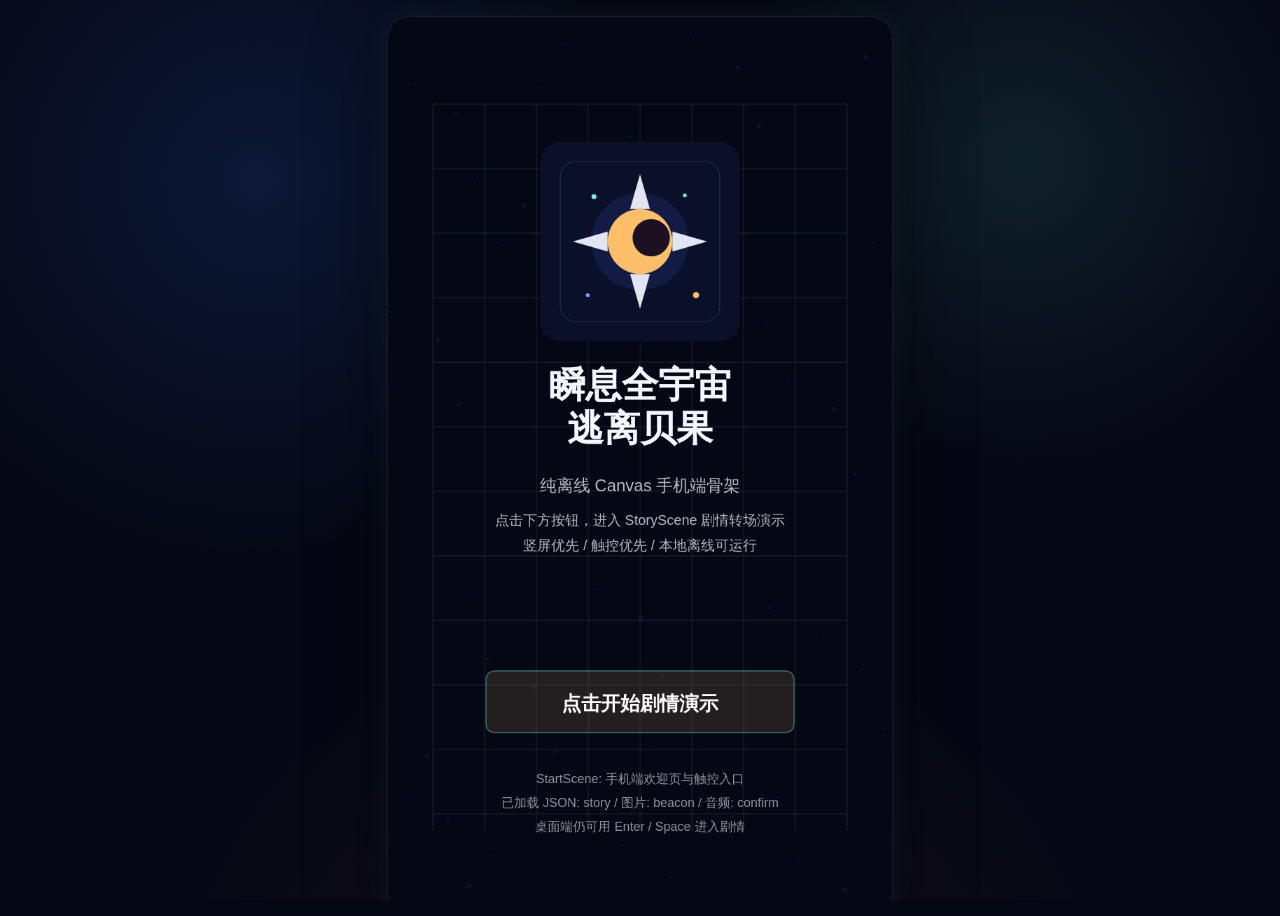
==== index.html @ 7dd547cc "第一版框架" ====
<!doctype html>
<html lang="zh-CN">
<head>
  <meta charset="UTF-8" />
  <meta name="viewport" content="width=device-width, initial-scale=1.0, viewport-fit=cover, user-scalable=no" />
  <title>瞬息全宇宙：逃离贝果 - 离线 Canvas 骨架</title>
  <style>
    :root {
      color-scheme: dark;
      --bg: #050814;
      --panel: rgba(8, 13, 32, 0.82);
      --line: rgba(111, 206, 255, 0.24);
      --accent: #ffbf69;
      --accent-2: #74f2ce;
      --text: #f5f7ff;
      --muted: rgba(245, 247, 255, 0.66);
    }

    * {
      box-sizing: border-box;
    }

    html,
    body {
      margin: 0;
      width: 100%;
      height: 100%;
      overflow: hidden;
      background:
        radial-gradient(circle at 20% 20%, rgba(31, 66, 146, 0.28), transparent 30%),
        radial-gradient(circle at 80% 18%, rgba(52, 115, 119, 0.22), transparent 24%),
        radial-gradient(circle at 50% 120%, rgba(139, 48, 84, 0.18), transparent 38%),
        var(--bg);
      color: var(--text);
      font-family: "SF Pro Display", "PingFang SC", "Hiragino Sans GB", "Microsoft YaHei", sans-serif;
    }

    body {
      display: grid;
      place-items: center;
      padding:
        env(safe-area-inset-top, 0)
        env(safe-area-inset-right, 0)
        env(safe-area-inset-bottom, 0)
        env(safe-area-inset-left, 0);
    }

    #app {
      position: relative;
      width: 100vw;
      height: 100vh;
      display: grid;
      place-items: center;
      padding: 16px;
    }

    #game-canvas {
      display: block;
      background: #040712;
      border: 1px solid rgba(255, 255, 255, 0.08);
      border-radius: 24px;
      box-shadow:
        0 24px 80px rgba(0, 0, 0, 0.48),
        0 0 0 1px rgba(255, 255, 255, 0.02) inset,
        0 0 30px rgba(116, 242, 206, 0.08);
      touch-action: manipulation;
    }

    .overlay {
      position: absolute;
      top: max(20px, env(safe-area-inset-top, 0));
      left: 50%;
      transform: translateX(-50%);
      width: min(420px, calc(100vw - 32px));
      padding: 16px 18px;
      border: 1px solid var(--line);
      background: linear-gradient(180deg, rgba(10, 15, 37, 0.92), var(--panel));
      backdrop-filter: blur(10px);
      transition: opacity 0.45s ease, transform 0.45s ease;
    }

    .overlay--hidden {
      opacity: 0;
      transform: translate(-50%, -8px);
      pointer-events: none;
    }

    .overlay__eyebrow {
      margin: 0 0 6px;
      color: var(--accent-2);
      font-size: 12px;
      letter-spacing: 0.2em;
      text-transform: uppercase;
    }

    .overlay__title {
      margin: 0 0 8px;
      font-size: 22px;
      line-height: 1.2;
    }

    .overlay__status {
      margin: 0;
      color: var(--muted);
      font-size: 14px;
      line-height: 1.6;
      white-space: pre-line;
      text-align: center;
    }

    @media (max-width: 820px) {
      #app {
        padding: 12px;
      }

      #game-canvas {
        border-radius: 20px;
        box-shadow:
          0 16px 48px rgba(0, 0, 0, 0.42),
          0 0 0 1px rgba(255, 255, 255, 0.02) inset;
      }

      .overlay {
        top: max(12px, env(safe-area-inset-top, 0));
        width: min(360px, calc(100vw - 24px));
        padding: 14px 16px;
      }

      .overlay__eyebrow {
        font-size: 11px;
      }

      .overlay__title {
        font-size: 20px;
        text-align: center;
      }

      .overlay__status {
        font-size: 13px;
      }
    }
  </style>
</head>
<body>
  <div id="app">
    <canvas id="game-canvas" width="1280" height="720" aria-label="Canvas 游戏舞台"></canvas>
    <div class="overlay" id="status-overlay">
      <p class="overlay__eyebrow">Offline Canvas Skeleton</p>
      <h1 class="overlay__title">瞬息全宇宙：逃离贝果</h1>
      <p class="overlay__status" id="status-text">准备初始化...</p>
    </div>
  </div>
  <script type="module" src="./src/main.js"></script>
</body>
</html>
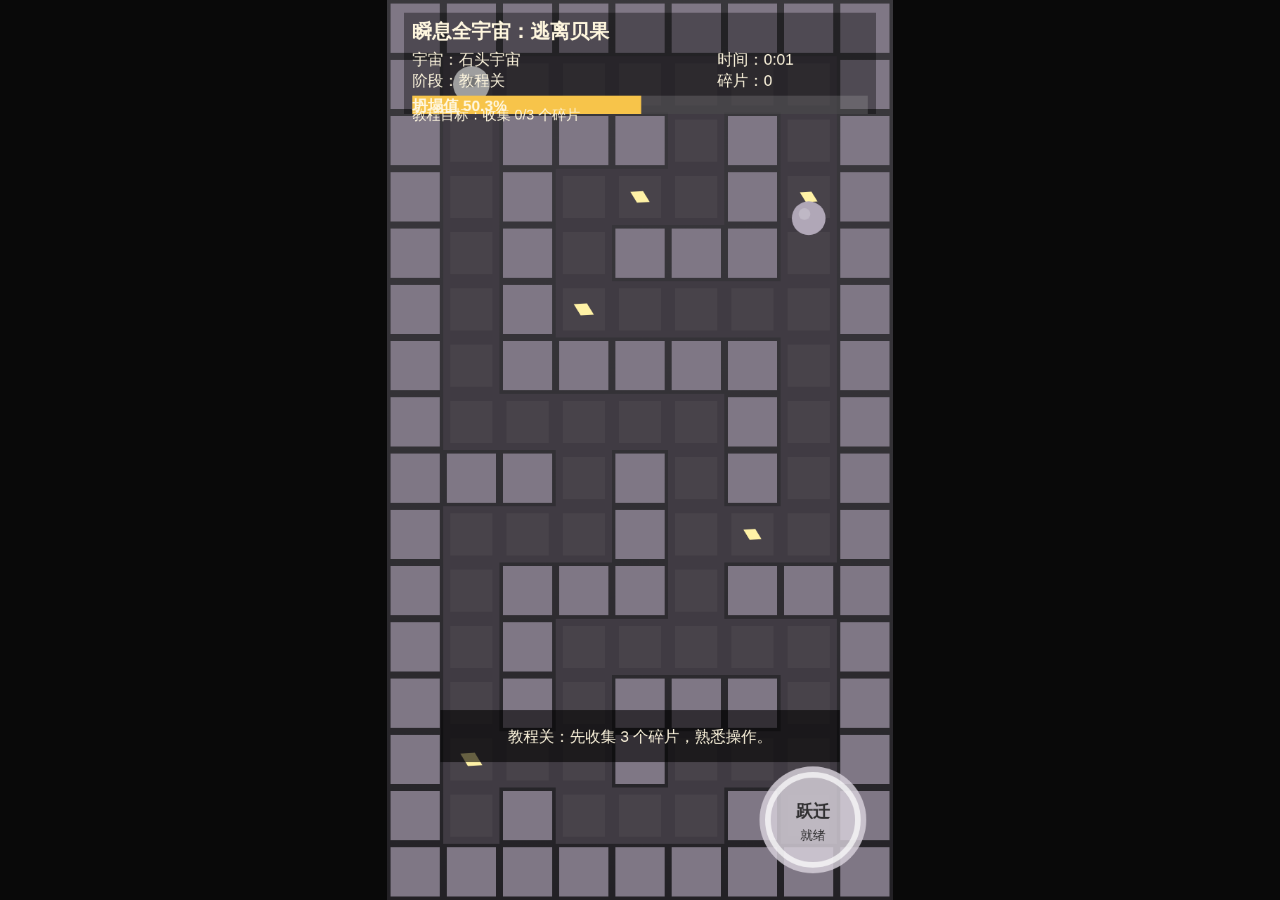
==== commit 8de5f1b4: "version1.0" ====
--- a/index.html
+++ b/index.html
@@ -1,23 +1,15 @@
-<!doctype html>
+<!DOCTYPE html>
 <html lang="zh-CN">
 <head>
-  <meta charset="UTF-8" />
-  <meta name="viewport" content="width=device-width, initial-scale=1.0, viewport-fit=cover, user-scalable=no" />
-  <title>瞬息全宇宙：逃离贝果 - 离线 Canvas 骨架</title>
+  <meta charset="UTF-8">
+  <meta name="viewport" content="width=device-width, initial-scale=1.0, viewport-fit=cover, user-scalable=no">
+  <meta name="format-detection" content="telephone=no">
+  <title>瞬息全宇宙：逃离贝果</title>
   <style>
-    :root {
-      color-scheme: dark;
-      --bg: #050814;
-      --panel: rgba(8, 13, 32, 0.82);
-      --line: rgba(111, 206, 255, 0.24);
-      --accent: #ffbf69;
-      --accent-2: #74f2ce;
-      --text: #f5f7ff;
-      --muted: rgba(245, 247, 255, 0.66);
-    }
-
     * {
       box-sizing: border-box;
+      -webkit-tap-highlight-color: transparent;
+      user-select: none;
     }
 
     html,
@@ -26,130 +18,64 @@
       width: 100%;
       height: 100%;
       overflow: hidden;
-      background:
-        radial-gradient(circle at 20% 20%, rgba(31, 66, 146, 0.28), transparent 30%),
-        radial-gradient(circle at 80% 18%, rgba(52, 115, 119, 0.22), transparent 24%),
-        radial-gradient(circle at 50% 120%, rgba(139, 48, 84, 0.18), transparent 38%),
-        var(--bg);
-      color: var(--text);
-      font-family: "SF Pro Display", "PingFang SC", "Hiragino Sans GB", "Microsoft YaHei", sans-serif;
+      background: #090909;
+      font-family: Arial, Helvetica, sans-serif;
+      color: #fff7df;
+      touch-action: none;
     }
 
     body {
-      display: grid;
-      place-items: center;
-      padding:
-        env(safe-area-inset-top, 0)
-        env(safe-area-inset-right, 0)
-        env(safe-area-inset-bottom, 0)
-        env(safe-area-inset-left, 0);
+      display: flex;
+      align-items: center;
+      justify-content: center;
     }
 
     #app {
       position: relative;
-      width: 100vw;
-      height: 100vh;
-      display: grid;
-      place-items: center;
-      padding: 16px;
+      width: min(100vw, calc(100vh * 0.5625));
+      height: min(100vh, calc(100vw / 0.5625));
+      max-width: 720px;
+      max-height: 1280px;
+      overflow: hidden;
+      background: #111;
     }
 
     #game-canvas {
       display: block;
-      background: #040712;
-      border: 1px solid rgba(255, 255, 255, 0.08);
-      border-radius: 24px;
-      box-shadow:
-        0 24px 80px rgba(0, 0, 0, 0.48),
-        0 0 0 1px rgba(255, 255, 255, 0.02) inset,
-        0 0 30px rgba(116, 242, 206, 0.08);
-      touch-action: manipulation;
+      width: 100%;
+      height: 100%;
+      background: #0f0f12;
+      touch-action: none;
     }
 
-    .overlay {
+    #fatal-error {
       position: absolute;
-      top: max(20px, env(safe-area-inset-top, 0));
-      left: 50%;
-      transform: translateX(-50%);
-      width: min(420px, calc(100vw - 32px));
-      padding: 16px 18px;
-      border: 1px solid var(--line);
-      background: linear-gradient(180deg, rgba(10, 15, 37, 0.92), var(--panel));
-      backdrop-filter: blur(10px);
-      transition: opacity 0.45s ease, transform 0.45s ease;
-    }
-
-    .overlay--hidden {
-      opacity: 0;
-      transform: translate(-50%, -8px);
-      pointer-events: none;
-    }
-
-    .overlay__eyebrow {
-      margin: 0 0 6px;
-      color: var(--accent-2);
-      font-size: 12px;
-      letter-spacing: 0.2em;
-      text-transform: uppercase;
-    }
-
-    .overlay__title {
-      margin: 0 0 8px;
-      font-size: 22px;
-      line-height: 1.2;
-    }
-
-    .overlay__status {
-      margin: 0;
-      color: var(--muted);
-      font-size: 14px;
-      line-height: 1.6;
-      white-space: pre-line;
+      inset: 0;
+      display: none;
+      align-items: center;
+      justify-content: center;
+      padding: 32px;
       text-align: center;
-    }
-
-    @media (max-width: 820px) {
-      #app {
-        padding: 12px;
-      }
-
-      #game-canvas {
-        border-radius: 20px;
-        box-shadow:
-          0 16px 48px rgba(0, 0, 0, 0.42),
-          0 0 0 1px rgba(255, 255, 255, 0.02) inset;
-      }
-
-      .overlay {
-        top: max(12px, env(safe-area-inset-top, 0));
-        width: min(360px, calc(100vw - 24px));
-        padding: 14px 16px;
-      }
-
-      .overlay__eyebrow {
-        font-size: 11px;
-      }
-
-      .overlay__title {
-        font-size: 20px;
-        text-align: center;
-      }
-
-      .overlay__status {
-        font-size: 13px;
-      }
+      background: rgba(0, 0, 0, 0.86);
+      color: #fff7df;
+      font-size: 28px;
+      line-height: 1.5;
+      z-index: 10;
     }
   </style>
 </head>
 <body>
   <div id="app">
-    <canvas id="game-canvas" width="1280" height="720" aria-label="Canvas 游戏舞台"></canvas>
-    <div class="overlay" id="status-overlay">
-      <p class="overlay__eyebrow">Offline Canvas Skeleton</p>
-      <h1 class="overlay__title">瞬息全宇宙：逃离贝果</h1>
-      <p class="overlay__status" id="status-text">准备初始化...</p>
-    </div>
+    <canvas id="game-canvas" width="720" height="1280" aria-label="瞬息全宇宙：逃离贝果"></canvas>
+    <div id="fatal-error">哎呀，出错了，请重启试试吧~</div>
   </div>
-  <script type="module" src="./src/main.js"></script>
+
+  <script src="js/levels/universeParams.js"></script>
+  <script src="js/levels/mapTemplates.js"></script>
+  <script src="js/gameplay/utils.js"></script>
+  <script src="js/gameplay/input.js"></script>
+  <script src="js/gameplay/entities.js"></script>
+  <script src="js/gameplay/game.js"></script>
+  <script src="js/app.js"></script>
 </body>
 </html>
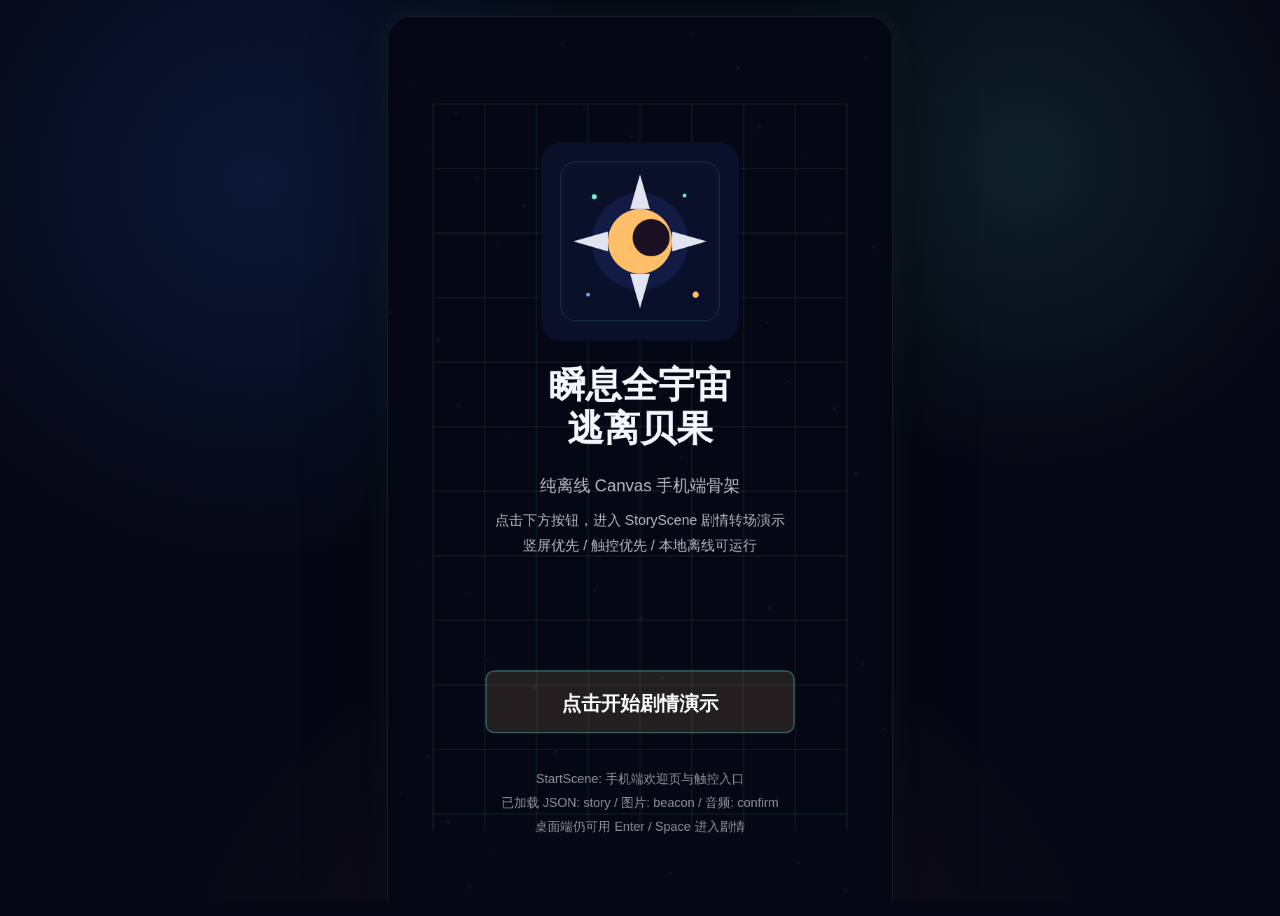
==== commit 9542d504: "Merge pull request #2 from Karina-YY/feat/engine-asset-manager 合并资源管理模块代码到主干" ====
--- a/index.html
+++ b/index.html
@@ -1,15 +1,23 @@
-<!DOCTYPE html>
+<!doctype html>
 <html lang="zh-CN">
 <head>
-  <meta charset="UTF-8">
-  <meta name="viewport" content="width=device-width, initial-scale=1.0, viewport-fit=cover, user-scalable=no">
-  <meta name="format-detection" content="telephone=no">
-  <title>瞬息全宇宙：逃离贝果</title>
+  <meta charset="UTF-8" />
+  <meta name="viewport" content="width=device-width, initial-scale=1.0, viewport-fit=cover, user-scalable=no" />
+  <title>瞬息全宇宙：逃离贝果 - 离线 Canvas 骨架</title>
   <style>
+    :root {
+      color-scheme: dark;
+      --bg: #050814;
+      --panel: rgba(8, 13, 32, 0.82);
+      --line: rgba(111, 206, 255, 0.24);
+      --accent: #ffbf69;
+      --accent-2: #74f2ce;
+      --text: #f5f7ff;
+      --muted: rgba(245, 247, 255, 0.66);
+    }
+
     * {
       box-sizing: border-box;
-      -webkit-tap-highlight-color: transparent;
-      user-select: none;
     }
 
     html,
@@ -18,64 +26,130 @@
       width: 100%;
       height: 100%;
       overflow: hidden;
-      background: #090909;
-      font-family: Arial, Helvetica, sans-serif;
-      color: #fff7df;
-      touch-action: none;
+      background:
+        radial-gradient(circle at 20% 20%, rgba(31, 66, 146, 0.28), transparent 30%),
+        radial-gradient(circle at 80% 18%, rgba(52, 115, 119, 0.22), transparent 24%),
+        radial-gradient(circle at 50% 120%, rgba(139, 48, 84, 0.18), transparent 38%),
+        var(--bg);
+      color: var(--text);
+      font-family: "SF Pro Display", "PingFang SC", "Hiragino Sans GB", "Microsoft YaHei", sans-serif;
     }
 
     body {
-      display: flex;
-      align-items: center;
-      justify-content: center;
+      display: grid;
+      place-items: center;
+      padding:
+        env(safe-area-inset-top, 0)
+        env(safe-area-inset-right, 0)
+        env(safe-area-inset-bottom, 0)
+        env(safe-area-inset-left, 0);
     }
 
     #app {
       position: relative;
-      width: min(100vw, calc(100vh * 0.5625));
-      height: min(100vh, calc(100vw / 0.5625));
-      max-width: 720px;
-      max-height: 1280px;
-      overflow: hidden;
-      background: #111;
+      width: 100vw;
+      height: 100vh;
+      display: grid;
+      place-items: center;
+      padding: 16px;
     }
 
     #game-canvas {
       display: block;
-      width: 100%;
-      height: 100%;
-      background: #0f0f12;
-      touch-action: none;
+      background: #040712;
+      border: 1px solid rgba(255, 255, 255, 0.08);
+      border-radius: 24px;
+      box-shadow:
+        0 24px 80px rgba(0, 0, 0, 0.48),
+        0 0 0 1px rgba(255, 255, 255, 0.02) inset,
+        0 0 30px rgba(116, 242, 206, 0.08);
+      touch-action: manipulation;
     }
 
-    #fatal-error {
+    .overlay {
       position: absolute;
-      inset: 0;
-      display: none;
-      align-items: center;
-      justify-content: center;
-      padding: 32px;
+      top: max(20px, env(safe-area-inset-top, 0));
+      left: 50%;
+      transform: translateX(-50%);
+      width: min(420px, calc(100vw - 32px));
+      padding: 16px 18px;
+      border: 1px solid var(--line);
+      background: linear-gradient(180deg, rgba(10, 15, 37, 0.92), var(--panel));
+      backdrop-filter: blur(10px);
+      transition: opacity 0.45s ease, transform 0.45s ease;
+    }
+
+    .overlay--hidden {
+      opacity: 0;
+      transform: translate(-50%, -8px);
+      pointer-events: none;
+    }
+
+    .overlay__eyebrow {
+      margin: 0 0 6px;
+      color: var(--accent-2);
+      font-size: 12px;
+      letter-spacing: 0.2em;
+      text-transform: uppercase;
+    }
+
+    .overlay__title {
+      margin: 0 0 8px;
+      font-size: 22px;
+      line-height: 1.2;
+    }
+
+    .overlay__status {
+      margin: 0;
+      color: var(--muted);
+      font-size: 14px;
+      line-height: 1.6;
+      white-space: pre-line;
       text-align: center;
-      background: rgba(0, 0, 0, 0.86);
-      color: #fff7df;
-      font-size: 28px;
-      line-height: 1.5;
-      z-index: 10;
+    }
+
+    @media (max-width: 820px) {
+      #app {
+        padding: 12px;
+      }
+
+      #game-canvas {
+        border-radius: 20px;
+        box-shadow:
+          0 16px 48px rgba(0, 0, 0, 0.42),
+          0 0 0 1px rgba(255, 255, 255, 0.02) inset;
+      }
+
+      .overlay {
+        top: max(12px, env(safe-area-inset-top, 0));
+        width: min(360px, calc(100vw - 24px));
+        padding: 14px 16px;
+      }
+
+      .overlay__eyebrow {
+        font-size: 11px;
+      }
+
+      .overlay__title {
+        font-size: 20px;
+        text-align: center;
+      }
+
+      .overlay__status {
+        font-size: 13px;
+      }
     }
   </style>
 </head>
 <body>
   <div id="app">
-    <canvas id="game-canvas" width="720" height="1280" aria-label="瞬息全宇宙：逃离贝果"></canvas>
-    <div id="fatal-error">哎呀，出错了，请重启试试吧~</div>
+    <canvas id="game-canvas" width="1280" height="720" aria-label="Canvas 游戏舞台"></canvas>
+    <div class="overlay" id="status-overlay">
+      <p class="overlay__eyebrow">Offline Canvas Skeleton</p>
+      <h1 class="overlay__title">瞬息全宇宙：逃离贝果</h1>
+      <p class="overlay__status" id="status-text">准备初始化...</p>
+    </div>
   </div>
-
-  <script src="js/levels/universeParams.js"></script>
-  <script src="js/levels/mapTemplates.js"></script>
-  <script src="js/gameplay/utils.js"></script>
-  <script src="js/gameplay/input.js"></script>
-  <script src="js/gameplay/entities.js"></script>
-  <script src="js/gameplay/game.js"></script>
-  <script src="js/app.js"></script>
+  <script type="module" src="./src/main.js"></script>
 </body>
 </html>
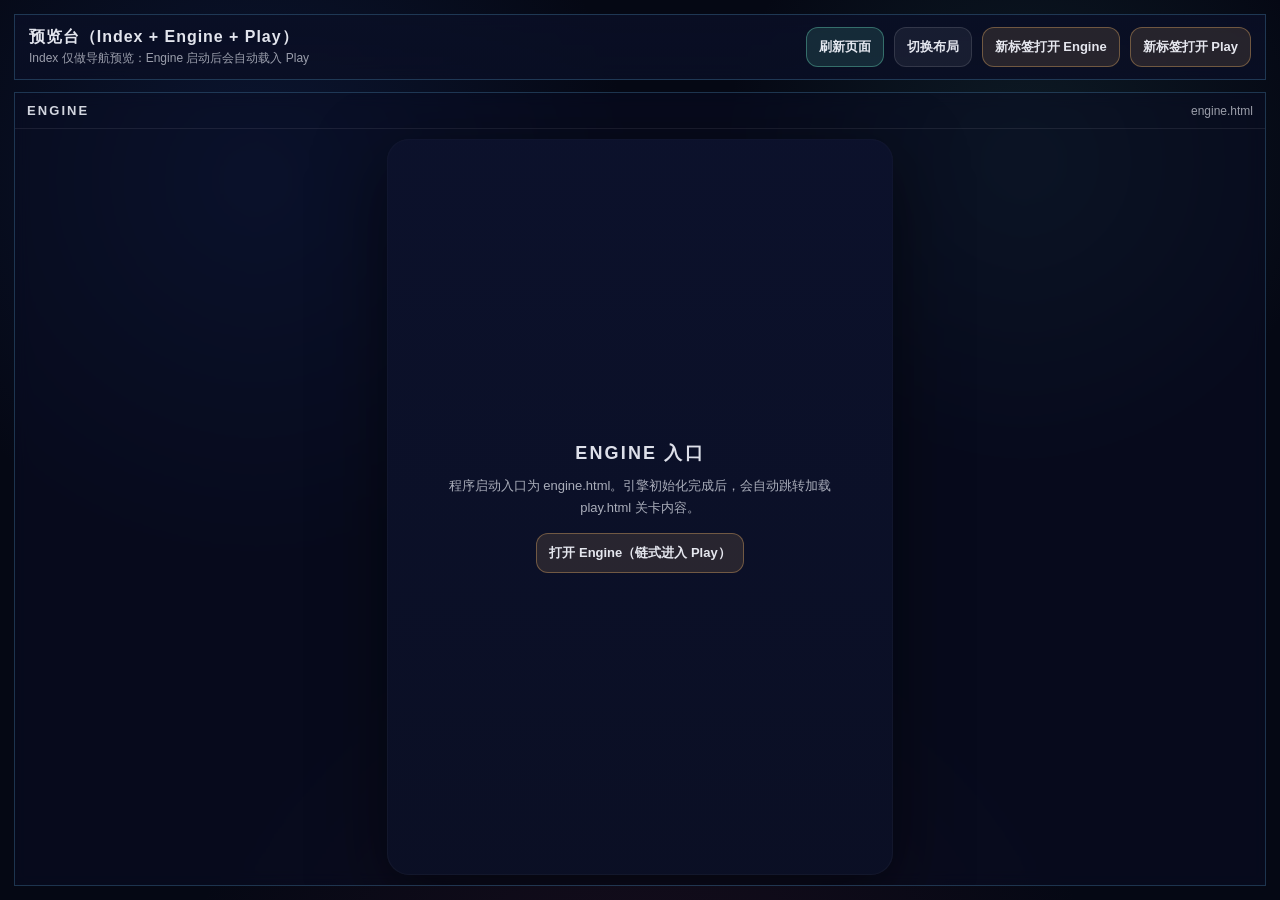
==== commit 15932d9a: "PRD flow + GitHub Pages deploy" ====
--- a/index.html
+++ b/index.html
@@ -3,17 +3,17 @@
 <head>
   <meta charset="UTF-8" />
   <meta name="viewport" content="width=device-width, initial-scale=1.0, viewport-fit=cover, user-scalable=no" />
-  <title>瞬息全宇宙：逃离贝果 - 离线 Canvas 骨架</title>
+  <title>预览台 - 瞬息全宇宙：逃离贝果</title>
   <style>
     :root {
       color-scheme: dark;
       --bg: #050814;
-      --panel: rgba(8, 13, 32, 0.82);
-      --line: rgba(111, 206, 255, 0.24);
-      --accent: #ffbf69;
-      --accent-2: #74f2ce;
-      --text: #f5f7ff;
-      --muted: rgba(245, 247, 255, 0.66);
+      --panel: rgba(10, 15, 37, 0.86);
+      --line: rgba(111, 206, 255, 0.22);
+      --text: rgba(245, 247, 255, 0.92);
+      --muted: rgba(245, 247, 255, 0.62);
+      --accent: #74f2ce;
+      --accent-2: #ffbf69;
     }
 
     * {
@@ -25,19 +25,17 @@
       margin: 0;
       width: 100%;
       height: 100%;
-      overflow: hidden;
       background:
-        radial-gradient(circle at 20% 20%, rgba(31, 66, 146, 0.28), transparent 30%),
-        radial-gradient(circle at 80% 18%, rgba(52, 115, 119, 0.22), transparent 24%),
-        radial-gradient(circle at 50% 120%, rgba(139, 48, 84, 0.18), transparent 38%),
+        radial-gradient(circle at 20% 20%, rgba(31, 66, 146, 0.24), transparent 30%),
+        radial-gradient(circle at 80% 18%, rgba(52, 115, 119, 0.18), transparent 24%),
+        radial-gradient(circle at 50% 120%, rgba(139, 48, 84, 0.14), transparent 38%),
         var(--bg);
       color: var(--text);
       font-family: "SF Pro Display", "PingFang SC", "Hiragino Sans GB", "Microsoft YaHei", sans-serif;
+      overflow: hidden;
     }
 
     body {
-      display: grid;
-      place-items: center;
       padding:
         env(safe-area-inset-top, 0)
         env(safe-area-inset-right, 0)
@@ -45,111 +43,262 @@
         env(safe-area-inset-left, 0);
     }
 
-    #app {
-      position: relative;
-      width: 100vw;
-      height: 100vh;
-      display: grid;
-      place-items: center;
-      padding: 16px;
-    }
-
-    #game-canvas {
-      display: block;
-      background: #040712;
-      border: 1px solid rgba(255, 255, 255, 0.08);
-      border-radius: 24px;
-      box-shadow:
-        0 24px 80px rgba(0, 0, 0, 0.48),
-        0 0 0 1px rgba(255, 255, 255, 0.02) inset,
-        0 0 30px rgba(116, 242, 206, 0.08);
-      touch-action: manipulation;
-    }
-
-    .overlay {
-      position: absolute;
-      top: max(20px, env(safe-area-inset-top, 0));
-      left: 50%;
-      transform: translateX(-50%);
-      width: min(420px, calc(100vw - 32px));
-      padding: 16px 18px;
+    .shell {
+      position: fixed;
+      inset: 0;
+      display: grid;
+      grid-template-rows: auto 1fr;
+      gap: 12px;
+      padding: 14px;
+    }
+
+    .topbar {
+      display: flex;
+      align-items: center;
+      justify-content: space-between;
+      gap: 12px;
+      padding: 12px 14px;
       border: 1px solid var(--line);
       background: linear-gradient(180deg, rgba(10, 15, 37, 0.92), var(--panel));
       backdrop-filter: blur(10px);
-      transition: opacity 0.45s ease, transform 0.45s ease;
-    }
-
-    .overlay--hidden {
-      opacity: 0;
-      transform: translate(-50%, -8px);
-      pointer-events: none;
-    }
-
-    .overlay__eyebrow {
-      margin: 0 0 6px;
-      color: var(--accent-2);
+    }
+
+    .brand {
+      display: grid;
+      gap: 2px;
+      min-width: 0;
+    }
+
+    .brand__title {
+      font-weight: 700;
+      font-size: 16px;
+      letter-spacing: 0.06em;
+      white-space: nowrap;
+      overflow: hidden;
+      text-overflow: ellipsis;
+    }
+
+    .brand__hint {
       font-size: 12px;
-      letter-spacing: 0.2em;
+      color: var(--muted);
+      white-space: nowrap;
+      overflow: hidden;
+      text-overflow: ellipsis;
+    }
+
+    .actions {
+      display: flex;
+      align-items: center;
+      gap: 10px;
+      flex-wrap: wrap;
+      justify-content: flex-end;
+    }
+
+    .btn {
+      appearance: none;
+      border: 1px solid rgba(255, 255, 255, 0.12);
+      background: rgba(255, 255, 255, 0.06);
+      color: var(--text);
+      border-radius: 12px;
+      padding: 10px 12px;
+      font-size: 13px;
+      font-weight: 600;
+      cursor: pointer;
+      transition: transform 0.12s ease, background 0.18s ease, border-color 0.18s ease;
+      user-select: none;
+      touch-action: manipulation;
+    }
+
+    .btn:active {
+      transform: translateY(1px);
+    }
+
+    .btn--accent {
+      border-color: rgba(116, 242, 206, 0.34);
+      background: rgba(116, 242, 206, 0.12);
+    }
+
+    .btn--accent2 {
+      border-color: rgba(255, 191, 105, 0.34);
+      background: rgba(255, 191, 105, 0.12);
+    }
+
+    .grid {
+      display: grid;
+      gap: 12px;
+      grid-template-columns: 1fr;
+      min-height: 0;
+    }
+
+    .panel {
+      border: 1px solid var(--line);
+      background: rgba(10, 15, 37, 0.52);
+      backdrop-filter: blur(8px);
+      display: grid;
+      grid-template-rows: auto 1fr;
+      min-height: 0;
+      overflow: hidden;
+    }
+
+    .panel__head {
+      display: flex;
+      align-items: center;
+      justify-content: space-between;
+      gap: 10px;
+      padding: 10px 12px;
+      border-bottom: 1px solid rgba(255, 255, 255, 0.08);
+    }
+
+    .panel__title {
+      font-weight: 700;
+      font-size: 13px;
+      letter-spacing: 0.16em;
       text-transform: uppercase;
-    }
-
-    .overlay__title {
-      margin: 0 0 8px;
-      font-size: 22px;
-      line-height: 1.2;
-    }
-
-    .overlay__status {
-      margin: 0;
+      color: rgba(245, 247, 255, 0.86);
+    }
+
+    .panel__meta {
       color: var(--muted);
-      font-size: 14px;
-      line-height: 1.6;
-      white-space: pre-line;
-      text-align: center;
-    }
-
-    @media (max-width: 820px) {
-      #app {
+      font-size: 12px;
+      white-space: nowrap;
+    }
+
+    .stage {
+      display: grid;
+      place-items: center;
+      padding: 10px;
+      min-height: 0;
+    }
+
+    .frame-wrap {
+      width: min(100%, calc(100vh * 0.5625));
+      height: min(100%, calc(100vw / 0.5625));
+      max-width: 720px;
+      max-height: 1280px;
+      border-radius: 22px;
+      overflow: hidden;
+      box-shadow:
+        0 22px 70px rgba(0, 0, 0, 0.52),
+        0 0 0 1px rgba(255, 255, 255, 0.06) inset;
+      background: #0b0f24;
+    }
+
+    iframe {
+      width: 100%;
+      height: 100%;
+      border: 0;
+      display: block;
+      background: #070a18;
+    }
+
+    .notice {
+      margin-left: 10px;
+      padding: 8px 10px;
+      border: 1px solid rgba(255, 191, 105, 0.26);
+      background: rgba(255, 191, 105, 0.1);
+      color: rgba(255, 247, 223, 0.92);
+      border-radius: 12px;
+      font-size: 12px;
+      display: none;
+    }
+
+    .notice--show {
+      display: inline-flex;
+      align-items: center;
+    }
+
+    @media (max-width: 980px) {
+      .shell {
         padding: 12px;
       }
 
-      #game-canvas {
-        border-radius: 20px;
-        box-shadow:
-          0 16px 48px rgba(0, 0, 0, 0.42),
-          0 0 0 1px rgba(255, 255, 255, 0.02) inset;
-      }
-
-      .overlay {
-        top: max(12px, env(safe-area-inset-top, 0));
-        width: min(360px, calc(100vw - 24px));
-        padding: 14px 16px;
-      }
-
-      .overlay__eyebrow {
-        font-size: 11px;
-      }
-
-      .overlay__title {
-        font-size: 20px;
-        text-align: center;
-      }
-
-      .overlay__status {
-        font-size: 13px;
+      .grid {
+        grid-template-columns: 1fr;
+      }
+
+      .frame-wrap {
+        max-width: 540px;
+        max-height: 960px;
       }
     }
   </style>
 </head>
 <body>
-  <div id="app">
-    <canvas id="game-canvas" width="1280" height="720" aria-label="Canvas 游戏舞台"></canvas>
-    <div class="overlay" id="status-overlay">
-      <p class="overlay__eyebrow">Offline Canvas Skeleton</p>
-      <h1 class="overlay__title">瞬息全宇宙：逃离贝果</h1>
-      <p class="overlay__status" id="status-text">准备初始化...</p>
+  <div class="shell">
+    <div class="topbar">
+      <div class="brand">
+        <div class="brand__title">预览台（Index + Engine + Play）</div>
+        <div class="brand__hint" id="hint">Index 仅做导航预览：Engine 启动后会自动载入 Play</div>
+      </div>
+      <div class="actions">
+        <button class="btn btn--accent" id="reload">刷新页面</button>
+        <button class="btn" id="swap">切换布局</button>
+        <button class="btn btn--accent2" id="open-engine">新标签打开 Engine</button>
+        <button class="btn btn--accent2" id="open-play">新标签打开 Play</button>
+        <span class="notice" id="notice">建议使用本地服务预览（file:// 模式可能有差异）</span>
+      </div>
+    </div>
+
+    <div class="grid" id="grid">
+      <section class="panel">
+        <header class="panel__head">
+          <div class="panel__title">Engine</div>
+          <div class="panel__meta">engine.html</div>
+        </header>
+        <div class="stage">
+          <div class="frame-wrap">
+            <div style="width:100%;height:100%;display:grid;place-items:center;padding:22px;background:linear-gradient(180deg, rgba(12, 18, 46, 0.72), rgba(10, 15, 37, 0.42));">
+              <div style="max-width:420px;text-align:center;">
+                <div style="font-weight:800;font-size:18px;letter-spacing:0.12em;text-transform:uppercase;color:rgba(245,247,255,0.9);">Engine 入口</div>
+                <div style="margin-top:10px;font-size:13px;line-height:1.7;color:rgba(245,247,255,0.68);">程序启动入口为 engine.html。引擎初始化完成后，会自动跳转加载 play.html 关卡内容。</div>
+                <div style="margin-top:14px;display:inline-flex;gap:10px;flex-wrap:wrap;justify-content:center;">
+                  <button class="btn btn--accent2" type="button" id="open-engine-inline">打开 Engine（链式进入 Play）</button>
+                </div>
+              </div>
+            </div>
+          </div>
+        </div>
+      </section>
     </div>
   </div>
-  <script type="module" src="./src/main.js"></script>
+
+  <script>
+    (function () {
+      var grid = document.getElementById("grid");
+      var notice = document.getElementById("notice");
+
+      function reloadAll() {
+        window.location.reload();
+      }
+
+      document.getElementById("reload").addEventListener("click", reloadAll);
+
+      document.getElementById("swap").addEventListener("click", function () {
+        var computed = window.getComputedStyle(grid);
+        var columns = computed.gridTemplateColumns.split(" ").filter(Boolean).length;
+        if (columns >= 2) {
+          grid.style.gridTemplateColumns = "1fr";
+        } else {
+          grid.style.gridTemplateColumns = "1fr 1fr";
+        }
+      });
+
+      document.getElementById("open-engine").addEventListener("click", function () {
+        window.open("./engine.html", "_blank", "noopener,noreferrer");
+      });
+
+      document.getElementById("open-play").addEventListener("click", function () {
+        window.open("./play.html", "_blank", "noopener,noreferrer");
+      });
+
+      document.getElementById("open-engine-inline").addEventListener("click", function () {
+        window.open("./engine.html", "_blank", "noopener,noreferrer");
+      });
+
+      if (location.protocol === "file:") {
+        notice.classList.add("notice--show");
+      }
+    })();
+  </script>
 </body>
 </html>
